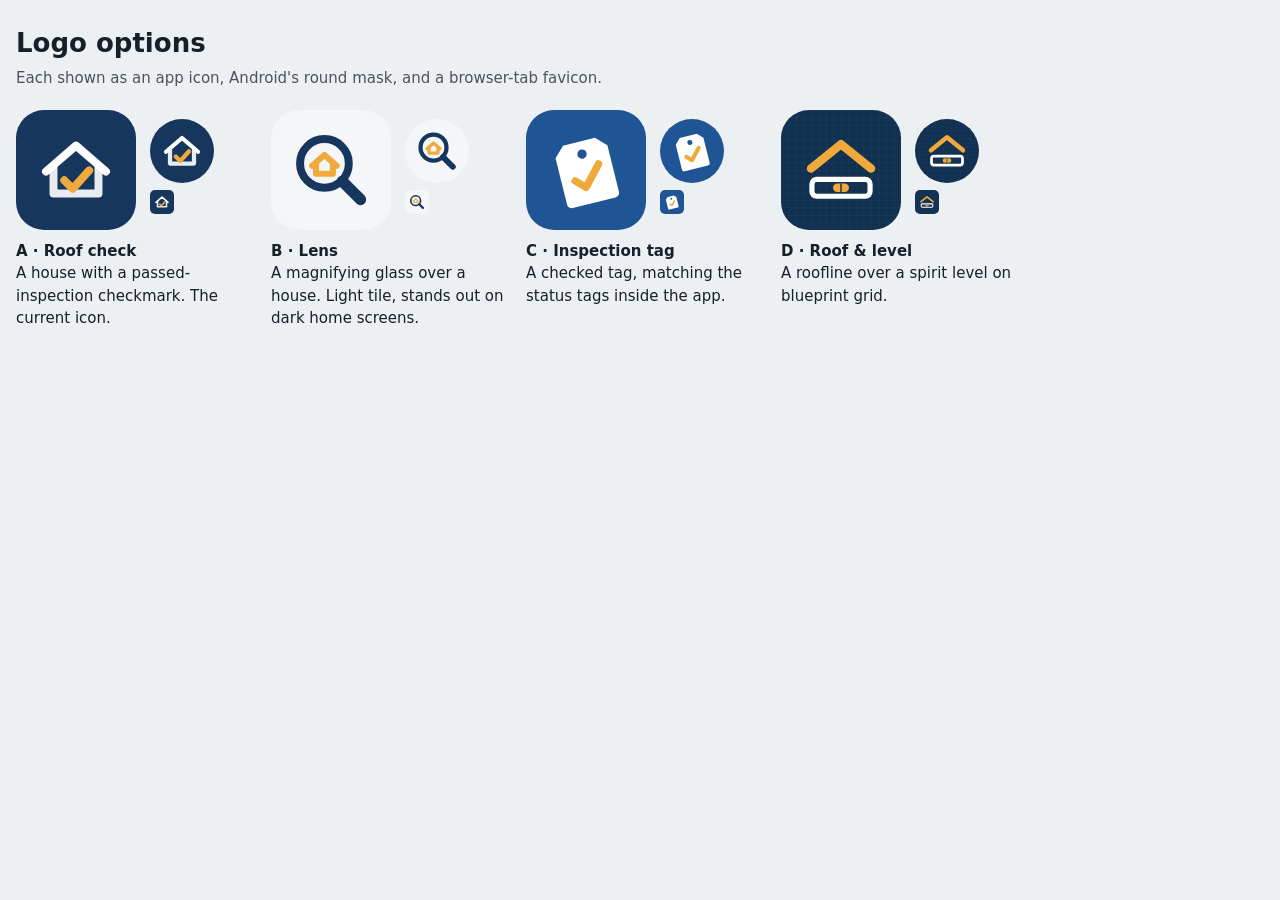
==== logos/index.html @ a68c2972 "Add Lead Book contact planner app Co-Authored-By: Claude Opus 5.5 <noreply@anthropic.com> Claude-Ses" ====
<!doctype html>
<html lang="en"><head><meta charset="utf-8"><meta name="viewport" content="width=device-width, initial-scale=1">
<title>Logo options · Lead Book</title>
<style>
  body { margin: 0; font: 15px/1.5 system-ui, sans-serif; background: #EDF0F3; color: #15202B; padding: 24px 16px; }
  @media (prefers-color-scheme: dark) { body { background: #0B141E; color: #E3EAF1; } }
  h1 { font-size: 26px; margin: 0 0 4px; } p { margin: 0 0 20px; opacity: .75; }
  .grid { display: grid; grid-template-columns: repeat(auto-fill, minmax(220px, 1fr)); gap: 20px; max-width: 1000px; }
  figure { margin: 0; } .row { display: flex; align-items: center; gap: 14px; }
  .big { width: 120px; height: 120px; border-radius: 28px; } .round { width: 64px; height: 64px; border-radius: 50%; } .tiny { width: 24px; height: 24px; border-radius: 5px; }
  figcaption { margin-top: 10px; } figcaption b { display: block; }
</style></head><body>
<h1>Logo options</h1><p>Each shown as an app icon, Android's round mask, and a browser-tab favicon.</p>
<div class="grid">
  <figure><div class="row"><img class="big" src="a-roof-check.svg" alt=""><div><img class="round" src="a-roof-check.svg" alt=""><br><img class="tiny" src="a-roof-check.svg" alt=""></div></div><figcaption><b>A · Roof check</b>A house with a passed-inspection checkmark. The current icon.</figcaption></figure>
  <figure><div class="row"><img class="big" src="b-lens-house.svg" alt=""><div><img class="round" src="b-lens-house.svg" alt=""><br><img class="tiny" src="b-lens-house.svg" alt=""></div></div><figcaption><b>B · Lens</b>A magnifying glass over a house. Light tile, stands out on dark home screens.</figcaption></figure>
  <figure><div class="row"><img class="big" src="c-inspection-tag.svg" alt=""><div><img class="round" src="c-inspection-tag.svg" alt=""><br><img class="tiny" src="c-inspection-tag.svg" alt=""></div></div><figcaption><b>C · Inspection tag</b>A checked tag, matching the status tags inside the app.</figcaption></figure>
  <figure><div class="row"><img class="big" src="d-roof-level.svg" alt=""><div><img class="round" src="d-roof-level.svg" alt=""><br><img class="tiny" src="d-roof-level.svg" alt=""></div></div><figcaption><b>D · Roof &amp; level</b>A roofline over a spirit level on blueprint grid.</figcaption></figure>
</div></body></html>
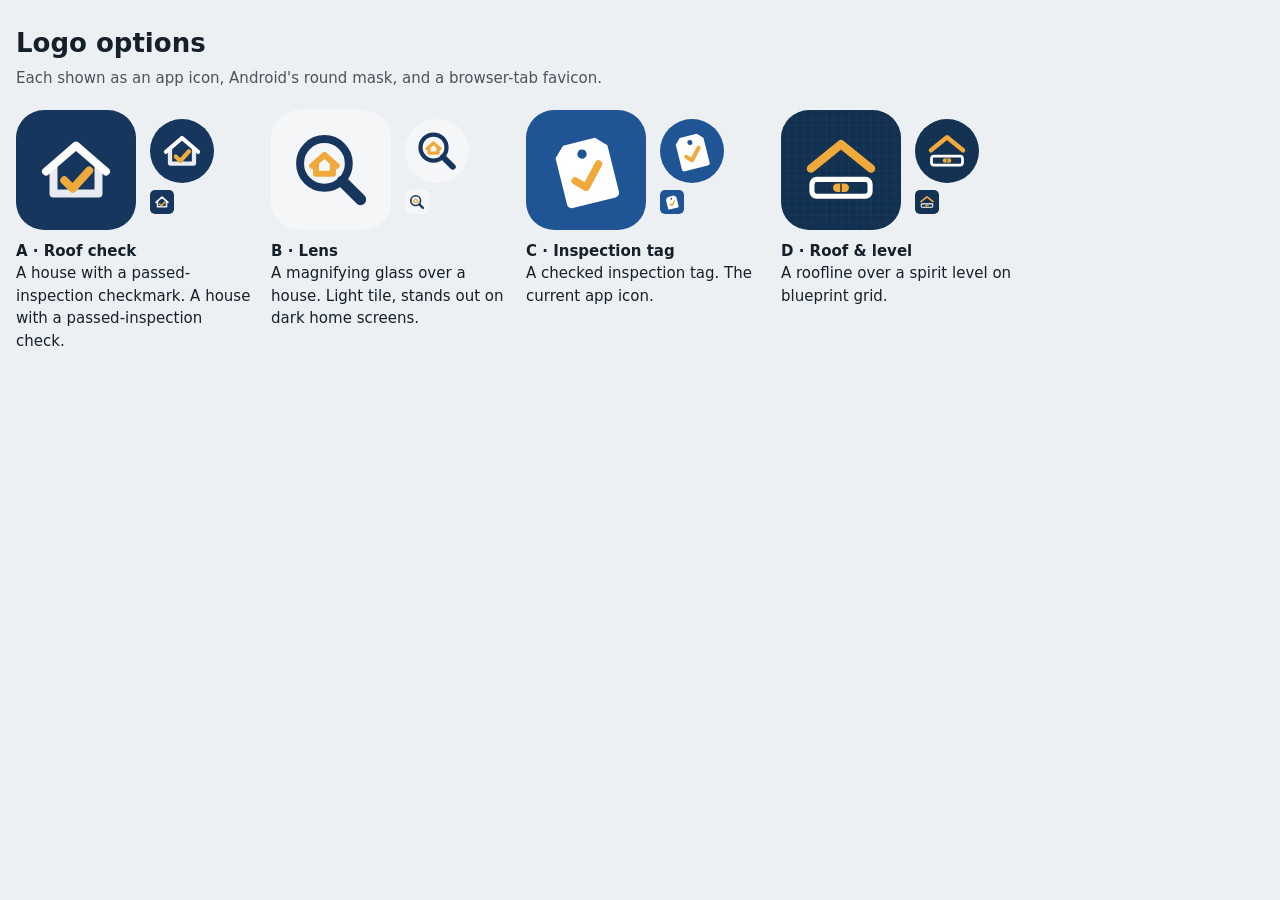
==== commit a4756117: "Rebuild Lead Book: dashboard, clients, history, save-changes flow - Dashboard with needs-attention l" ====
--- a/logos/index.html
+++ b/logos/index.html
@@ -12,8 +12,8 @@
 </style></head><body>
 <h1>Logo options</h1><p>Each shown as an app icon, Android's round mask, and a browser-tab favicon.</p>
 <div class="grid">
-  <figure><div class="row"><img class="big" src="a-roof-check.svg" alt=""><div><img class="round" src="a-roof-check.svg" alt=""><br><img class="tiny" src="a-roof-check.svg" alt=""></div></div><figcaption><b>A · Roof check</b>A house with a passed-inspection checkmark. The current icon.</figcaption></figure>
+  <figure><div class="row"><img class="big" src="a-roof-check.svg" alt=""><div><img class="round" src="a-roof-check.svg" alt=""><br><img class="tiny" src="a-roof-check.svg" alt=""></div></div><figcaption><b>A · Roof check</b>A house with a passed-inspection checkmark. A house with a passed-inspection check.</figcaption></figure>
   <figure><div class="row"><img class="big" src="b-lens-house.svg" alt=""><div><img class="round" src="b-lens-house.svg" alt=""><br><img class="tiny" src="b-lens-house.svg" alt=""></div></div><figcaption><b>B · Lens</b>A magnifying glass over a house. Light tile, stands out on dark home screens.</figcaption></figure>
-  <figure><div class="row"><img class="big" src="c-inspection-tag.svg" alt=""><div><img class="round" src="c-inspection-tag.svg" alt=""><br><img class="tiny" src="c-inspection-tag.svg" alt=""></div></div><figcaption><b>C · Inspection tag</b>A checked tag, matching the status tags inside the app.</figcaption></figure>
+  <figure><div class="row"><img class="big" src="c-inspection-tag.svg" alt=""><div><img class="round" src="c-inspection-tag.svg" alt=""><br><img class="tiny" src="c-inspection-tag.svg" alt=""></div></div><figcaption><b>C · Inspection tag</b>A checked inspection tag. The current app icon.</figcaption></figure>
   <figure><div class="row"><img class="big" src="d-roof-level.svg" alt=""><div><img class="round" src="d-roof-level.svg" alt=""><br><img class="tiny" src="d-roof-level.svg" alt=""></div></div><figcaption><b>D · Roof &amp; level</b>A roofline over a spirit level on blueprint grid.</figcaption></figure>
 </div></body></html>
